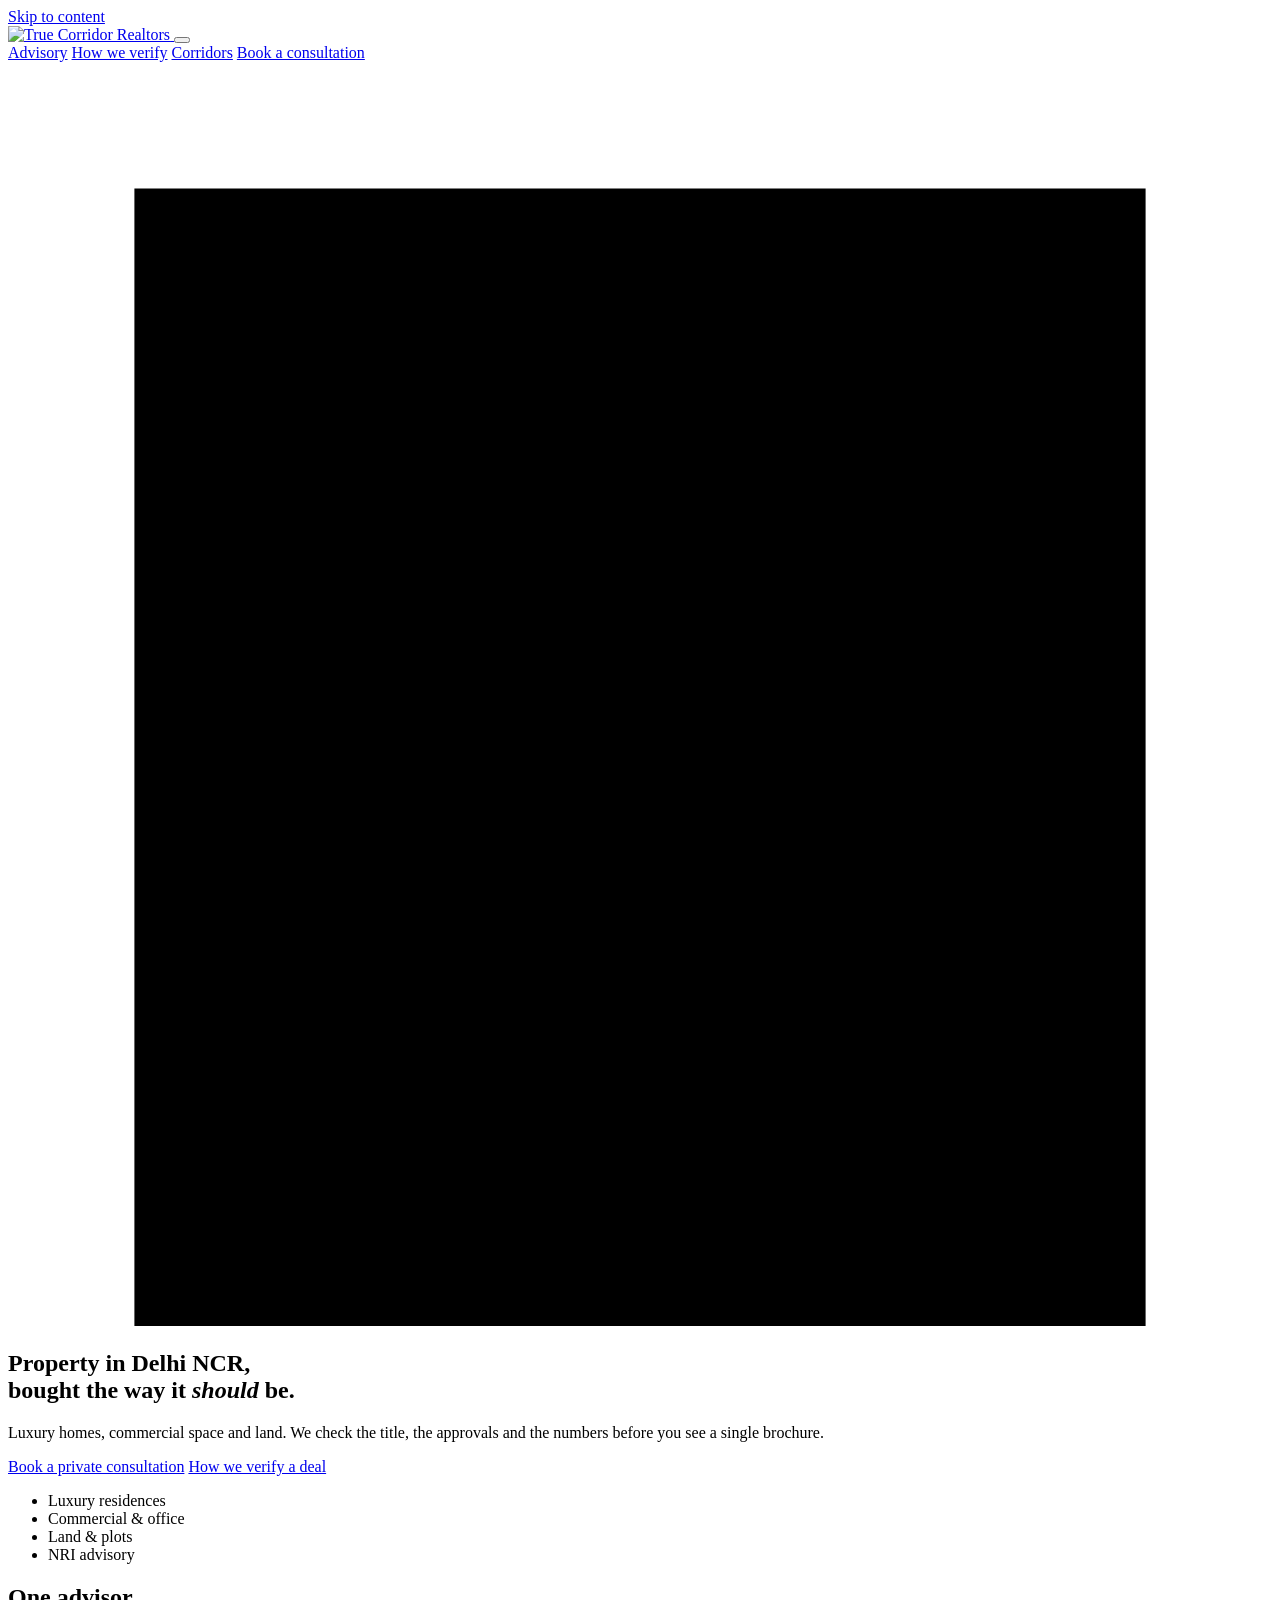
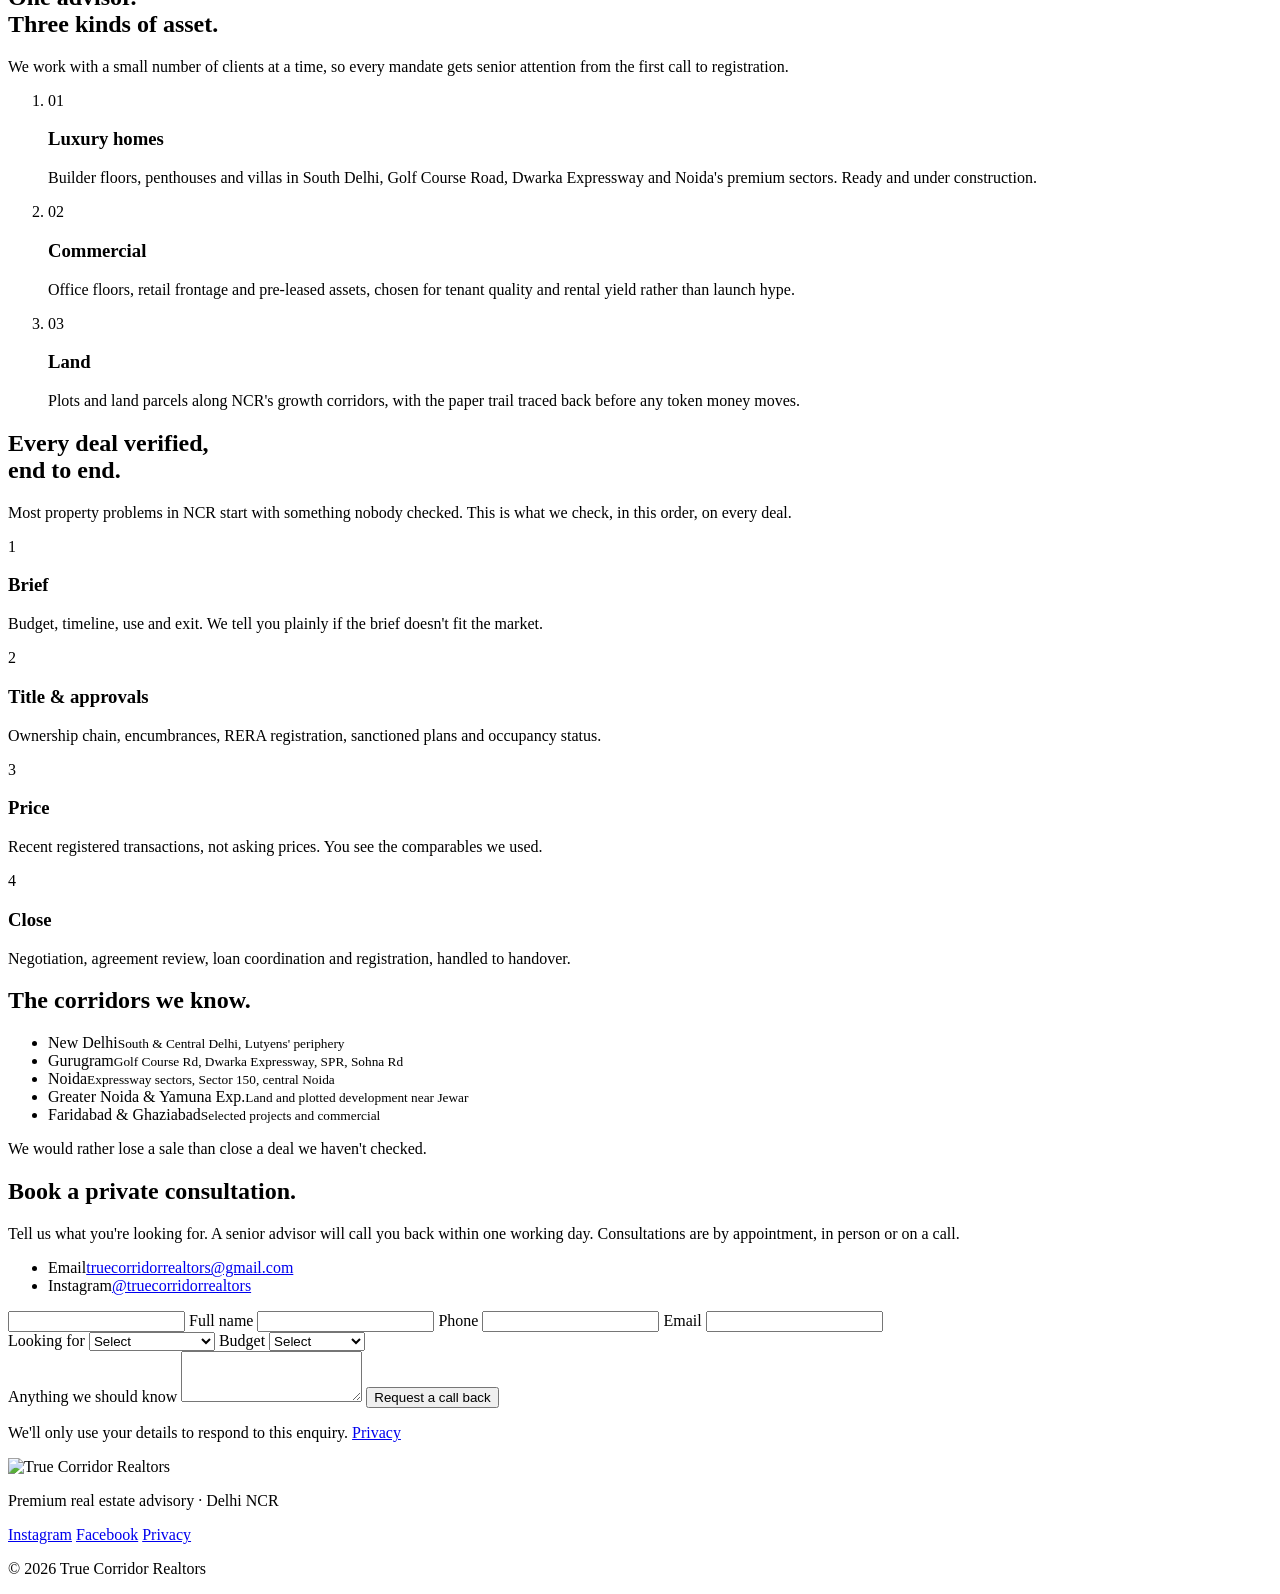
==== index.html @ 369ac0dc "Add files via upload" ====
<!doctype html>
<html lang="en-IN">
<head>
  <meta charset="utf-8">
  <meta name="viewport" content="width=device-width, initial-scale=1">
  <title>True Corridor Realtors | Premium Real Estate Advisory, Delhi NCR</title>
  <meta name="description" content="Premium real estate advisory in Delhi NCR. Luxury homes, commercial property and land, with every deal verified end to end. Private consultations by appointment.">
  <link rel="canonical" href="https://truecorridorrealtors.com/">
  <meta name="theme-color" content="#1B2A41">

  <meta property="og:type" content="website">
  <meta property="og:site_name" content="True Corridor Realtors">
  <meta property="og:title" content="True Corridor Realtors | Premium Real Estate Advisory, Delhi NCR">
  <meta property="og:description" content="Luxury homes, commercial and land across Delhi NCR. Every deal verified, end to end.">
  <meta property="og:image" content="https://truecorridorrealtors.com/assets/img/link-preview-og-1200x630.png">
  <meta property="og:url" content="https://truecorridorrealtors.com/">
  <meta name="twitter:card" content="summary_large_image">

  <link rel="icon" type="image/png" sizes="32x32" href="assets/img/favicon-32.png">
  <link rel="icon" type="image/svg+xml" href="assets/img/TCR-mark-navy.svg">
  <link rel="apple-touch-icon" href="assets/img/apple-touch-icon-180.png">
  <link rel="manifest" href="site.webmanifest">

  <link rel="preconnect" href="https://fonts.googleapis.com">
  <link rel="preconnect" href="https://fonts.gstatic.com" crossorigin>
  <link href="https://fonts.googleapis.com/css2?family=Marcellus&family=IBM+Plex+Sans:wght@400;500;600&display=swap" rel="stylesheet">
  <link rel="stylesheet" href="assets/css/styles.css">

  <script type="application/ld+json">
  {
    "@context": "https://schema.org",
    "@type": "RealEstateAgent",
    "name": "True Corridor Realtors",
    "url": "https://truecorridorrealtors.com/",
    "logo": "https://truecorridorrealtors.com/assets/img/favicon-512.png",
    "image": "https://truecorridorrealtors.com/assets/img/link-preview-og-1200x630.png",
    "description": "Premium real estate advisory in Delhi NCR: luxury homes, commercial property and land, verified end to end.",
    "email": "truecorridorrealtors@gmail.com",
    "areaServed": ["New Delhi", "Gurugram", "Noida", "Greater Noida", "Faridabad", "Ghaziabad"],
    "sameAs": [
      "https://www.instagram.com/truecorridorrealtors/",
      "https://www.facebook.com/profile.php?id=61597048343919"
    ]
  }
  </script>
</head>
<body>
  <a class="skip" href="#main">Skip to content</a>

  <header class="site-header" id="top">
    <div class="wrap header-row">
      <a class="brand" href="#top" aria-label="True Corridor Realtors, home">
        <img src="assets/img/TCR-logo-horizontal-white.svg" alt="True Corridor Realtors" width="226" height="40">
      </a>
      <button class="nav-toggle" aria-expanded="false" aria-controls="nav" aria-label="Open menu">
        <span></span><span></span>
      </button>
      <nav id="nav" class="nav">
        <a href="#advisory">Advisory</a>
        <a href="#process">How we verify</a>
        <a href="#corridors">Corridors</a>
        <a href="#contact" class="nav-cta">Book a consultation</a>
      </nav>
    </div>
  </header>

  <main id="main">
    <!-- HERO -->
    <section class="hero">
      <svg class="hero-corridor" viewBox="0 0 600 600" aria-hidden="true">
        <path d="M60 600V60H540V600" />
        <path d="M130 600V130H470V600" />
        <path d="M200 600V200H400V600" />
        <path d="M262 600V262H338V600" />
      </svg>
      <div class="wrap hero-inner">
        <h1 class="reveal">Property in Delhi NCR,<br>bought the way it <em>should</em> be.</h1>
        <p class="lede reveal">Luxury homes, commercial space and land. We check the title, the approvals and the numbers before you see a single brochure.</p>
        <div class="hero-actions reveal">
          <a class="btn btn-brass" href="#contact">Book a private consultation</a>
          <a class="btn btn-line" href="#process">How we verify a deal</a>
        </div>
      </div>
      <ul class="hero-strip wrap" aria-label="What we cover">
        <li>Luxury residences</li>
        <li>Commercial &amp; office</li>
        <li>Land &amp; plots</li>
        <li>NRI advisory</li>
      </ul>
    </section>

    <!-- ADVISORY -->
    <section class="section" id="advisory">
      <div class="wrap split">
        <div class="split-head">
          <h2 class="reveal">One advisor.<br>Three kinds of asset.</h2>
          <p class="muted reveal">We work with a small number of clients at a time, so every mandate gets senior attention from the first call to registration.</p>
        </div>
        <ol class="rows">
          <li class="row reveal">
            <span class="row-num">01</span>
            <div>
              <h3>Luxury homes</h3>
              <p>Builder floors, penthouses and villas in South Delhi, Golf Course Road, Dwarka Expressway and Noida's premium sectors. Ready and under construction.</p>
            </div>
          </li>
          <li class="row reveal">
            <span class="row-num">02</span>
            <div>
              <h3>Commercial</h3>
              <p>Office floors, retail frontage and pre-leased assets, chosen for tenant quality and rental yield rather than launch hype.</p>
            </div>
          </li>
          <li class="row reveal">
            <span class="row-num">03</span>
            <div>
              <h3>Land</h3>
              <p>Plots and land parcels along NCR's growth corridors, with the paper trail traced back before any token money moves.</p>
            </div>
          </li>
        </ol>
      </div>
    </section>

    <!-- PROCESS -->
    <section class="section section-dark" id="process">
      <div class="wrap">
        <h2 class="reveal">Every deal verified,<br>end to end.</h2>
        <p class="muted reveal narrow">Most property problems in NCR start with something nobody checked. This is what we check, in this order, on every deal.</p>
        <div class="steps">
          <div class="step reveal">
            <span class="step-num">1</span>
            <h3>Brief</h3>
            <p>Budget, timeline, use and exit. We tell you plainly if the brief doesn't fit the market.</p>
          </div>
          <div class="step reveal">
            <span class="step-num">2</span>
            <h3>Title &amp; approvals</h3>
            <p>Ownership chain, encumbrances, RERA registration, sanctioned plans and occupancy status.</p>
          </div>
          <div class="step reveal">
            <span class="step-num">3</span>
            <h3>Price</h3>
            <p>Recent registered transactions, not asking prices. You see the comparables we used.</p>
          </div>
          <div class="step reveal">
            <span class="step-num">4</span>
            <h3>Close</h3>
            <p>Negotiation, agreement review, loan coordination and registration, handled to handover.</p>
          </div>
        </div>
      </div>
    </section>

    <!-- CORRIDORS -->
    <section class="section" id="corridors">
      <div class="wrap">
        <h2 class="reveal">The corridors we know.</h2>
        <ul class="corridors">
          <li class="reveal"><span>New Delhi</span><small>South &amp; Central Delhi, Lutyens' periphery</small></li>
          <li class="reveal"><span>Gurugram</span><small>Golf Course Rd, Dwarka Expressway, SPR, Sohna Rd</small></li>
          <li class="reveal"><span>Noida</span><small>Expressway sectors, Sector 150, central Noida</small></li>
          <li class="reveal"><span>Greater Noida &amp; Yamuna Exp.</span><small>Land and plotted development near Jewar</small></li>
          <li class="reveal"><span>Faridabad &amp; Ghaziabad</span><small>Selected projects and commercial</small></li>
        </ul>
      </div>
    </section>

    <!-- QUOTE / POSITION -->
    <section class="section section-stone">
      <div class="wrap statement reveal">
        <p>We would rather lose a sale than close a deal we haven't checked.</p>
      </div>
    </section>

    <!-- CONTACT -->
    <section class="section section-dark" id="contact">
      <div class="wrap split">
        <div class="split-head">
          <h2 class="reveal">Book a private consultation.</h2>
          <p class="muted reveal">Tell us what you're looking for. A senior advisor will call you back within one working day. Consultations are by appointment, in person or on a call.</p>
          <ul class="contact-lines reveal">
            <li><span>Email</span><a href="mailto:truecorridorrealtors@gmail.com">truecorridorrealtors@gmail.com</a></li>
            <li><span>Instagram</span><a href="https://www.instagram.com/truecorridorrealtors/" rel="noopener" target="_blank">@truecorridorrealtors</a></li>
          </ul>
        </div>

        <form class="enquiry reveal" action="https://formsubmit.co/truecorridorrealtors@gmail.com" method="POST">
          <input type="hidden" name="_subject" value="New enquiry from truecorridorrealtors.com">
          <input type="hidden" name="_template" value="table">
          <input type="hidden" name="_next" value="https://truecorridorrealtors.com/thank-you.html">
          <input type="text" name="_honey" class="hp" tabindex="-1" autocomplete="off" aria-hidden="true">

          <label>Full name
            <input type="text" name="name" required autocomplete="name" maxlength="80">
          </label>
          <label>Phone
            <input type="tel" name="phone" required autocomplete="tel" inputmode="tel" pattern="[0-9+\s\-]{8,16}" maxlength="16">
          </label>
          <label>Email
            <input type="email" name="email" autocomplete="email" maxlength="120">
          </label>
          <div class="two">
            <label>Looking for
              <select name="interest" required>
                <option value="">Select</option>
                <option>Luxury home</option>
                <option>Commercial</option>
                <option>Land / plot</option>
                <option>Selling a property</option>
                <option>NRI advisory</option>
              </select>
            </label>
            <label>Budget
              <select name="budget">
                <option value="">Select</option>
                <option>Under ₹2 Cr</option>
                <option>₹2–5 Cr</option>
                <option>₹5–10 Cr</option>
                <option>₹10 Cr+</option>
              </select>
            </label>
          </div>
          <label>Anything we should know
            <textarea name="message" rows="3" maxlength="1000"></textarea>
          </label>
          <button class="btn btn-brass" type="submit">Request a call back</button>
          <p class="fineprint">We'll only use your details to respond to this enquiry. <a href="privacy.html">Privacy</a></p>
        </form>
      </div>
    </section>
  </main>

  <footer class="site-footer">
    <div class="wrap footer-row">
      <img src="assets/img/TCR-logo-horizontal-white.svg" alt="True Corridor Realtors" width="200" height="35">
      <p>Premium real estate advisory · Delhi NCR</p>
      <nav aria-label="Footer">
        <a href="https://www.instagram.com/truecorridorrealtors/" rel="noopener" target="_blank">Instagram</a>
        <a href="https://www.facebook.com/profile.php?id=61597048343919" rel="noopener" target="_blank">Facebook</a>
        <a href="privacy.html">Privacy</a>
      </nav>
      <p class="copy">© <span id="year">2026</span> True Corridor Realtors</p>
    </div>
  </footer>

  <script src="assets/js/main.js" defer></script>
</body>
</html>
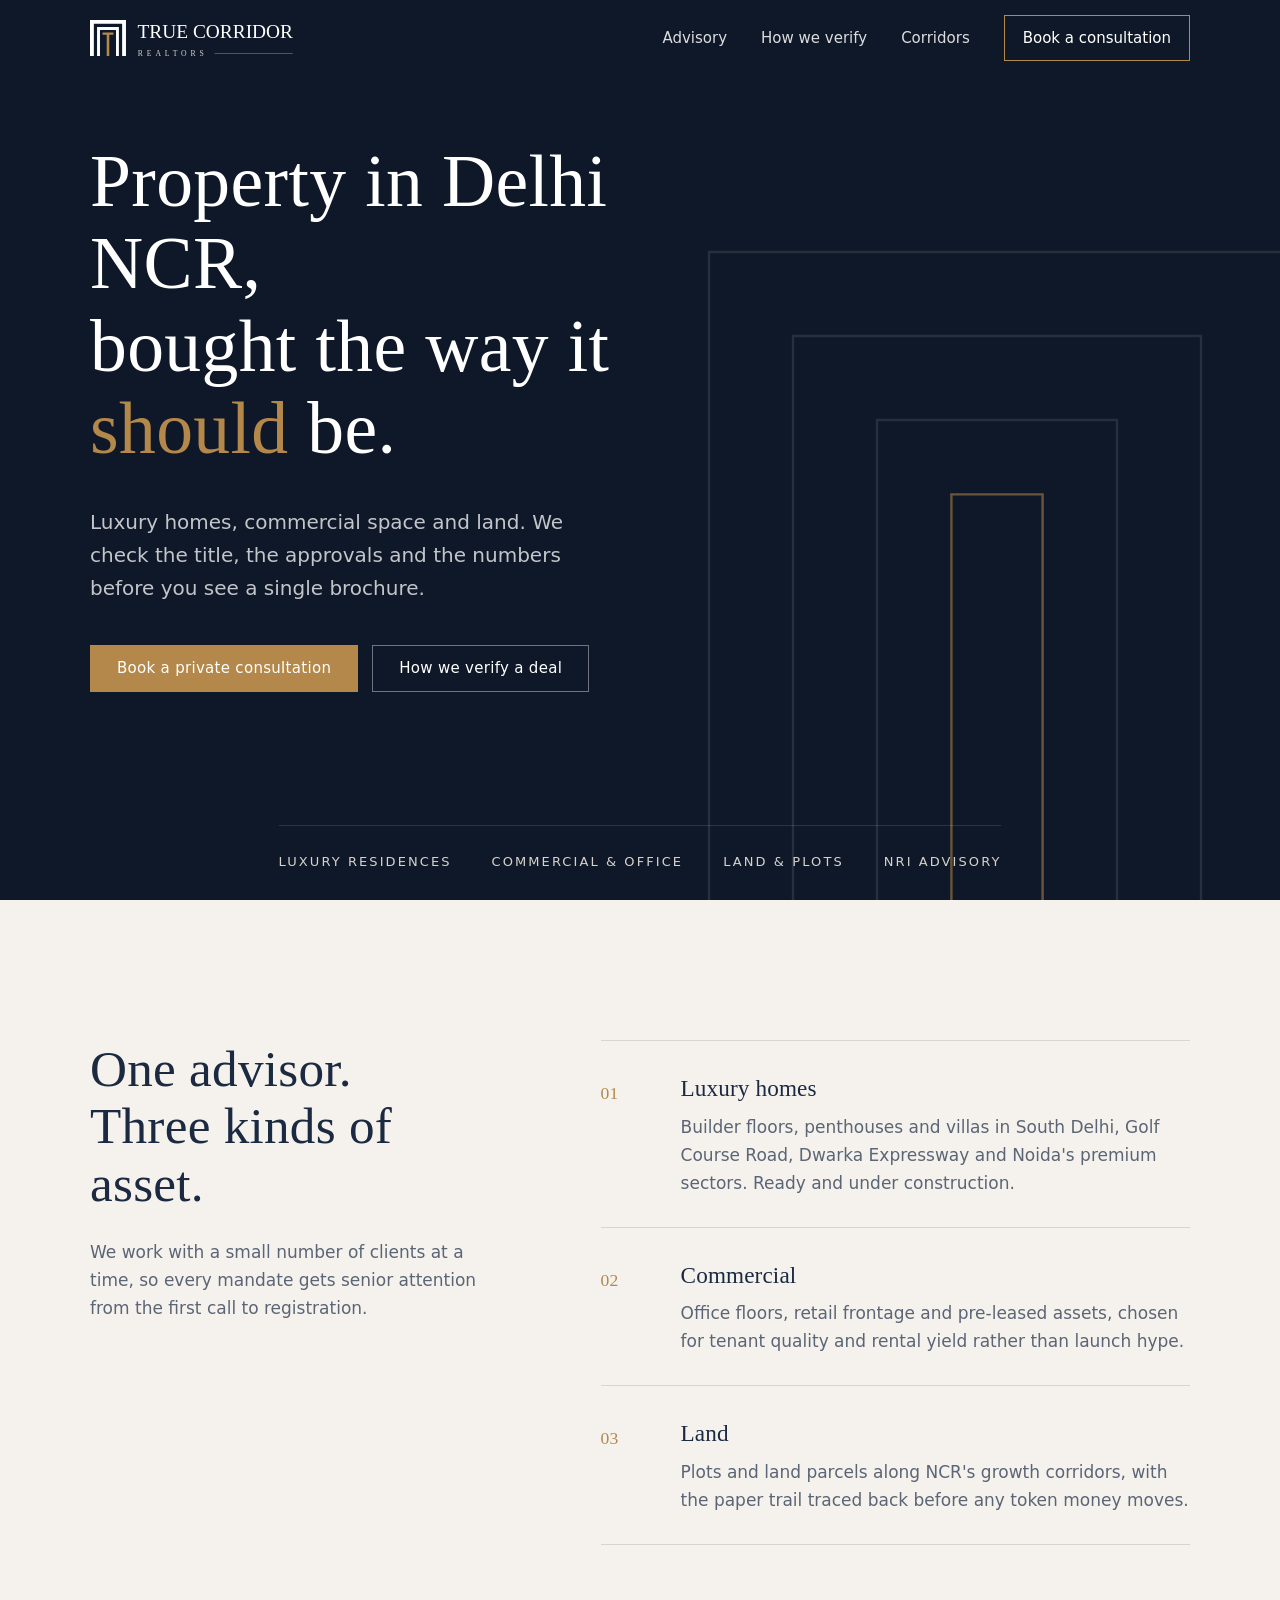
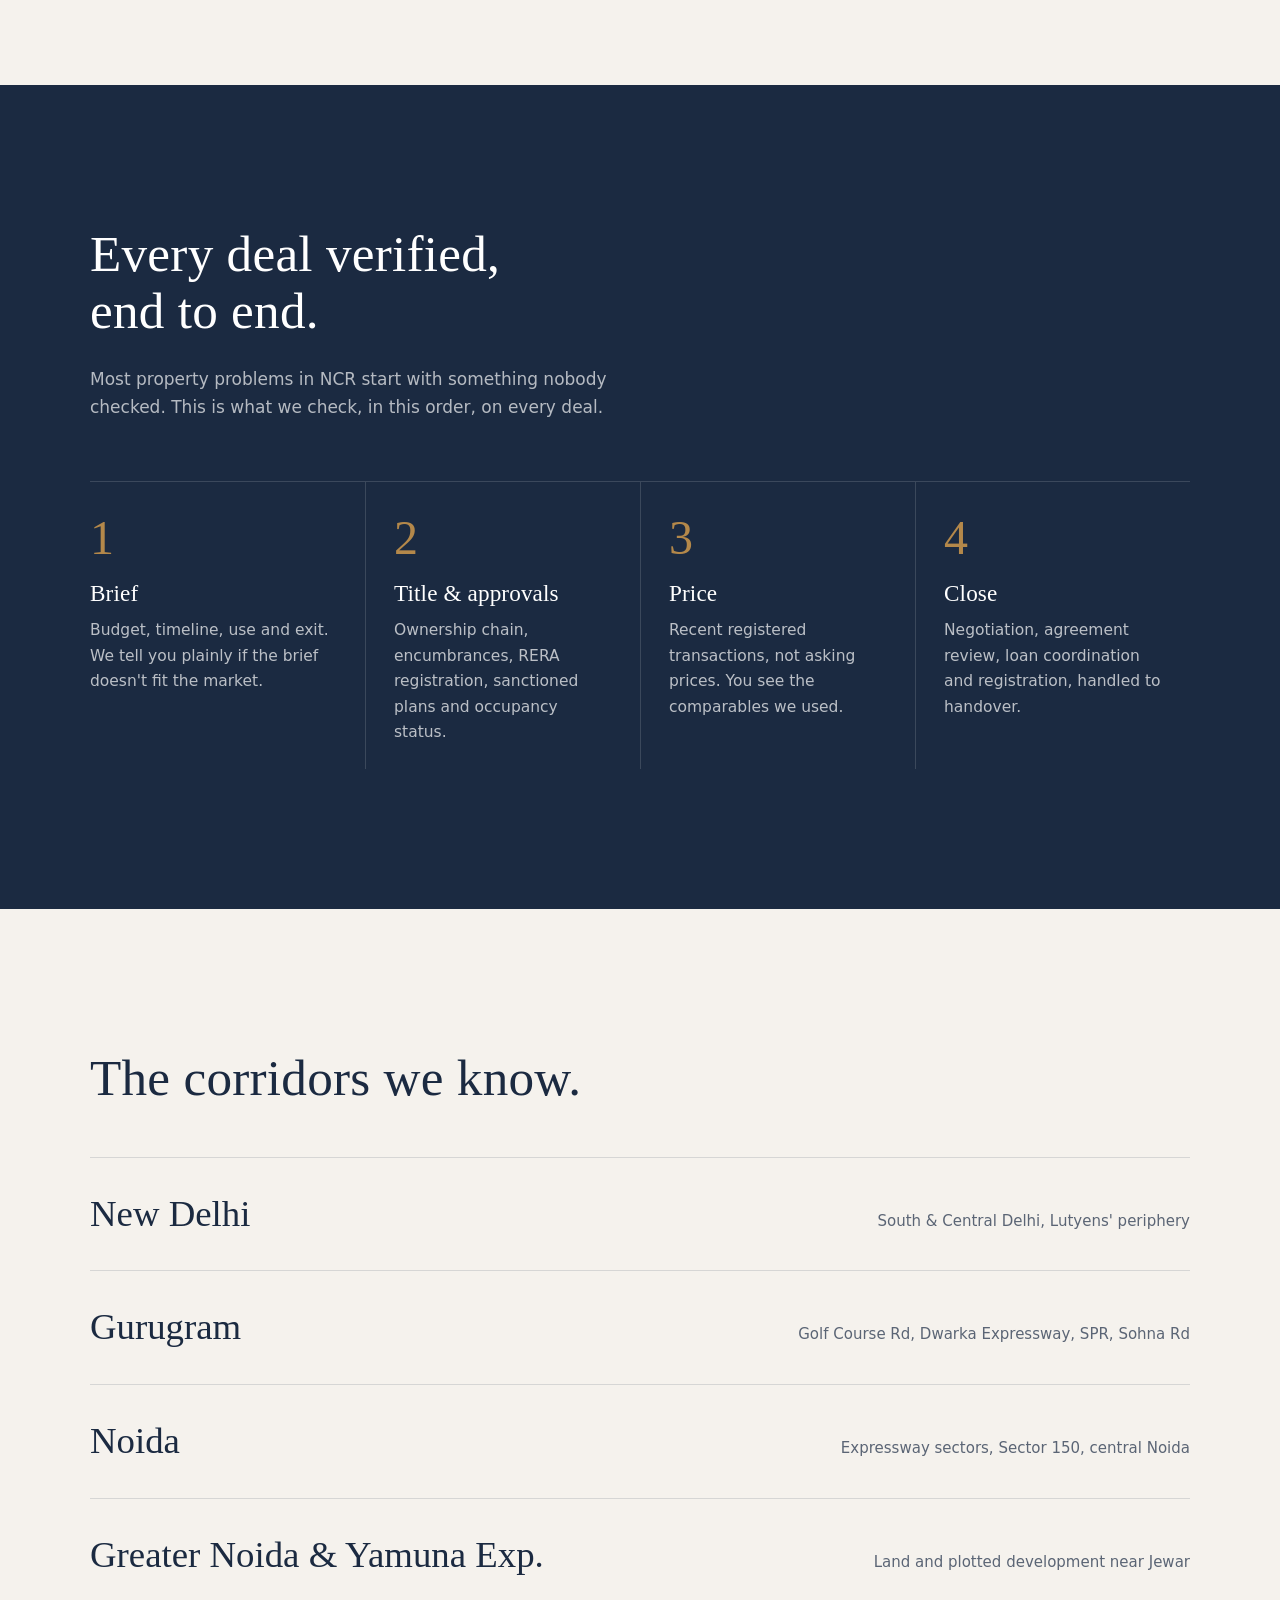
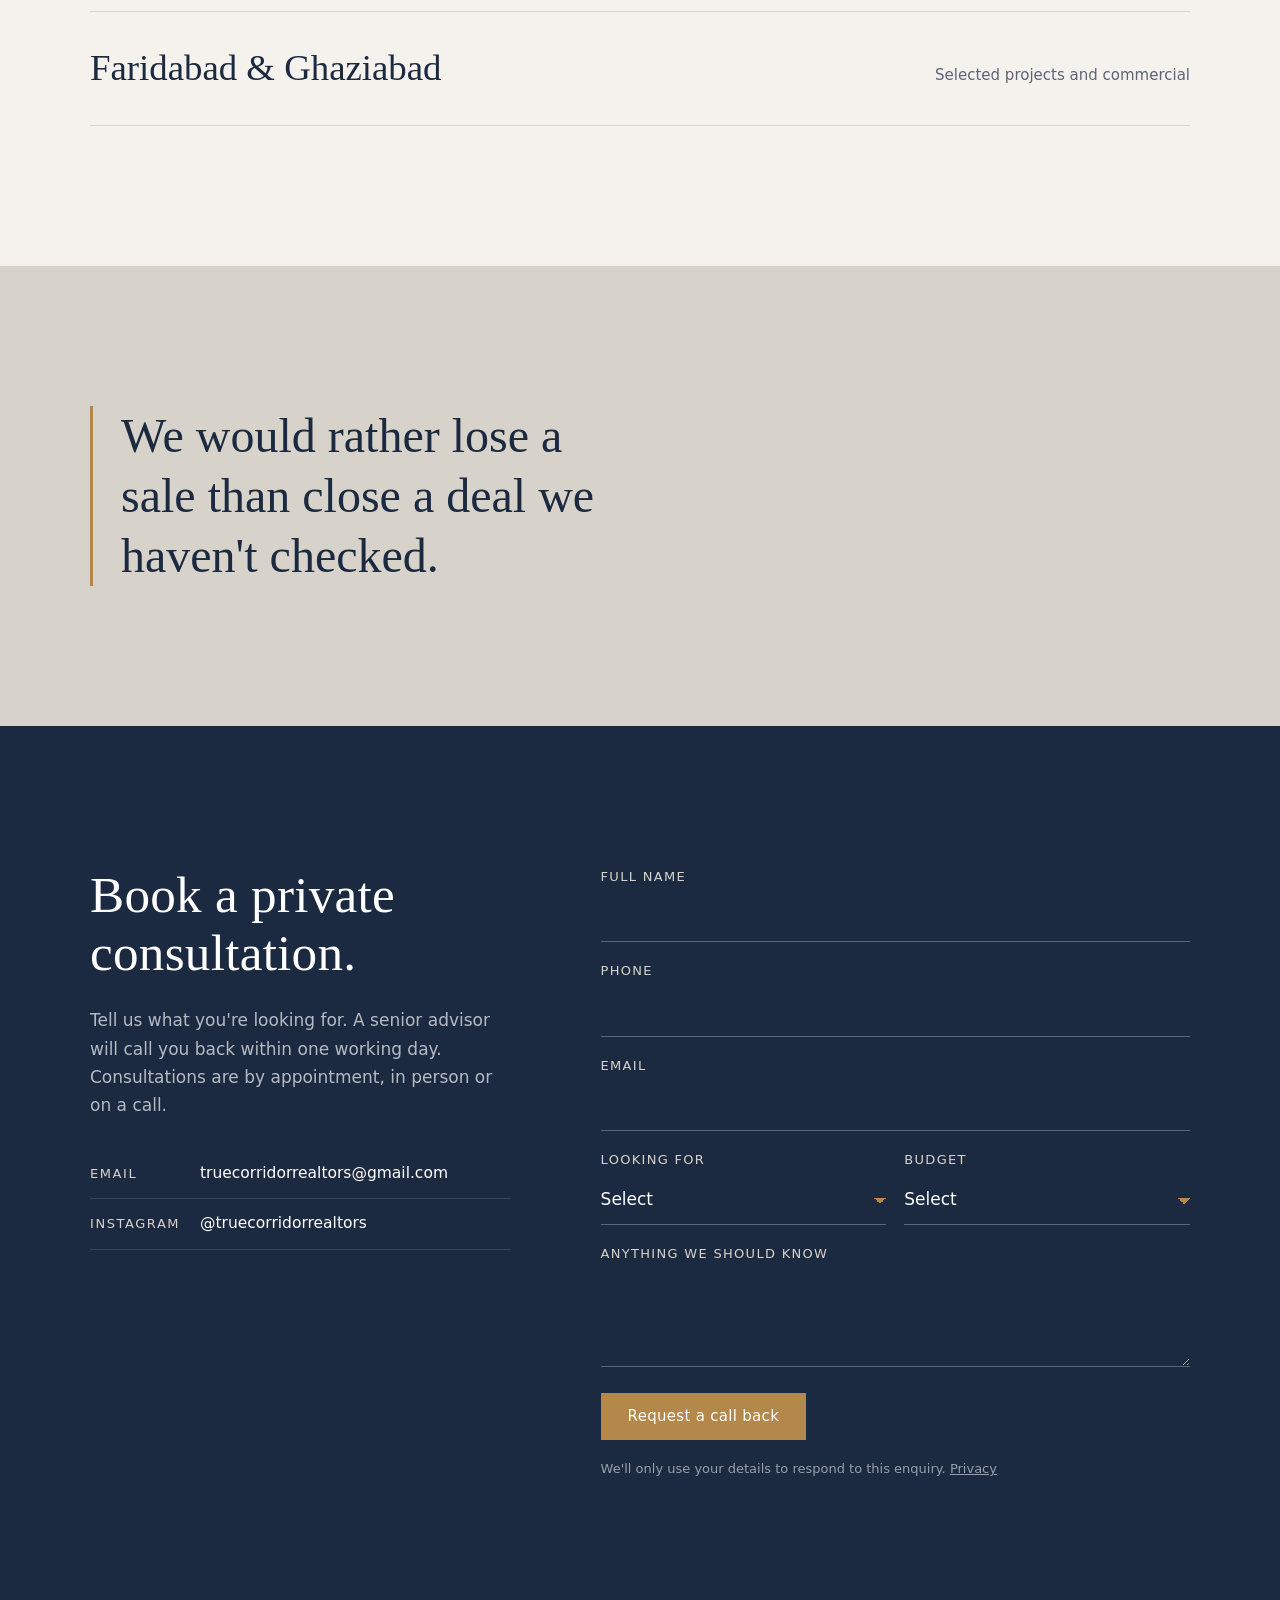
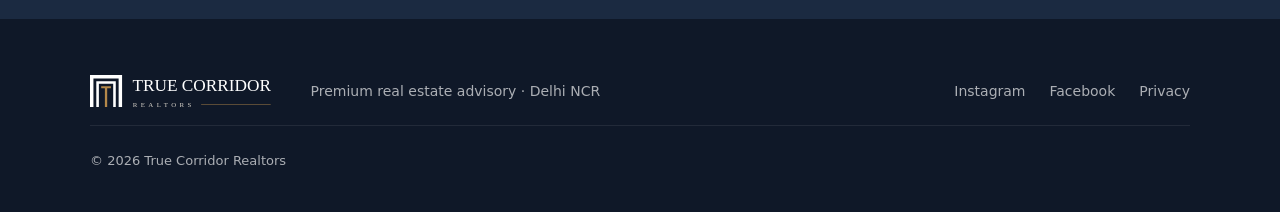
==== commit 81f20f69: "Add files via upload" ====
--- a/index.html
+++ b/index.html
@@ -5,15 +5,15 @@
   <meta name="viewport" content="width=device-width, initial-scale=1">
   <title>True Corridor Realtors | Premium Real Estate Advisory, Delhi NCR</title>
   <meta name="description" content="Premium real estate advisory in Delhi NCR. Luxury homes, commercial property and land, with every deal verified end to end. Private consultations by appointment.">
-  <link rel="canonical" href="https://truecorridorrealtors.com/">
+  <link rel="canonical" href="https://truecorridorrealtors-star.github.io/">
   <meta name="theme-color" content="#1B2A41">
 
   <meta property="og:type" content="website">
   <meta property="og:site_name" content="True Corridor Realtors">
   <meta property="og:title" content="True Corridor Realtors | Premium Real Estate Advisory, Delhi NCR">
   <meta property="og:description" content="Luxury homes, commercial and land across Delhi NCR. Every deal verified, end to end.">
-  <meta property="og:image" content="https://truecorridorrealtors.com/assets/img/link-preview-og-1200x630.png">
-  <meta property="og:url" content="https://truecorridorrealtors.com/">
+  <meta property="og:image" content="https://truecorridorrealtors-star.github.io/assets/img/link-preview-og-1200x630.png">
+  <meta property="og:url" content="https://truecorridorrealtors-star.github.io/">
   <meta name="twitter:card" content="summary_large_image">
 
   <link rel="icon" type="image/png" sizes="32x32" href="assets/img/favicon-32.png">
@@ -31,9 +31,9 @@
     "@context": "https://schema.org",
     "@type": "RealEstateAgent",
     "name": "True Corridor Realtors",
-    "url": "https://truecorridorrealtors.com/",
-    "logo": "https://truecorridorrealtors.com/assets/img/favicon-512.png",
-    "image": "https://truecorridorrealtors.com/assets/img/link-preview-og-1200x630.png",
+    "url": "https://truecorridorrealtors-star.github.io/",
+    "logo": "https://truecorridorrealtors-star.github.io/assets/img/favicon-512.png",
+    "image": "https://truecorridorrealtors-star.github.io/assets/img/link-preview-og-1200x630.png",
     "description": "Premium real estate advisory in Delhi NCR: luxury homes, commercial property and land, verified end to end.",
     "email": "truecorridorrealtors@gmail.com",
     "areaServed": ["New Delhi", "Gurugram", "Noida", "Greater Noida", "Faridabad", "Ghaziabad"],
@@ -188,7 +188,7 @@
         <form class="enquiry reveal" action="https://formsubmit.co/truecorridorrealtors@gmail.com" method="POST">
           <input type="hidden" name="_subject" value="New enquiry from truecorridorrealtors.com">
           <input type="hidden" name="_template" value="table">
-          <input type="hidden" name="_next" value="https://truecorridorrealtors.com/thank-you.html">
+          <input type="hidden" name="_next" value="https://truecorridorrealtors-star.github.io/thank-you.html">
           <input type="text" name="_honey" class="hp" tabindex="-1" autocomplete="off" aria-hidden="true">
 
           <label>Full name
--- a/assets/css/styles.css
+++ b/assets/css/styles.css
@@ -0,0 +1,227 @@
+:root {
+  --navy: #1B2A41;
+  --night: #0F1828;
+  --brass: #B4884A;
+  --brass-dark: #9A7239;
+  --stone: #D8D3CA;
+  --paper: #F5F2ED;
+  --ink: #1B2A41;
+  --muted: #5B6575;
+  --line: rgba(27, 42, 65, .14);
+  --serif: "Marcellus", Georgia, serif;
+  --sans: "IBM Plex Sans", system-ui, -apple-system, "Segoe UI", sans-serif;
+  --wrap: 1180px;
+  --gutter: clamp(16px, 4vw, 40px);
+}
+
+*, *::before, *::after { box-sizing: border-box; }
+html { scroll-behavior: smooth; -webkit-text-size-adjust: 100%; }
+body {
+  margin: 0;
+  background: var(--paper);
+  color: var(--ink);
+  font: 400 17px/1.65 var(--sans);
+  -webkit-font-smoothing: antialiased;
+}
+img { max-width: 100%; display: block; }
+a { color: inherit; }
+h1, h2, h3 { font-family: var(--serif); font-weight: 400; line-height: 1.12; margin: 0 0 .5em; letter-spacing: .005em; }
+h1 { font-size: clamp(2.4rem, 6vw, 4.6rem); }
+h2 { font-size: clamp(2rem, 4.2vw, 3.2rem); }
+h3 { font-size: 1.45rem; }
+p { margin: 0 0 1em; }
+em { font-style: normal; color: var(--brass); }
+
+.wrap { max-width: var(--wrap); margin: 0 auto; padding: 0 var(--gutter); }
+.muted { color: var(--muted); }
+.narrow { max-width: 560px; }
+.skip { position: absolute; left: -999px; top: 8px; background: var(--brass); color: #fff; padding: 8px 14px; z-index: 100; }
+.skip:focus { left: 8px; }
+:focus-visible { outline: 2px solid var(--brass); outline-offset: 3px; }
+
+/* Buttons */
+.btn {
+  display: inline-block; padding: 15px 26px; border: 1px solid transparent;
+  font: 500 15px/1 var(--sans); letter-spacing: .02em; text-decoration: none;
+  cursor: pointer; transition: background .2s, color .2s, border-color .2s;
+}
+.btn-brass { background: var(--brass); color: #fff; }
+.btn-brass:hover { background: var(--brass-dark); }
+.btn-line { border-color: rgba(255,255,255,.4); color: #fff; }
+.btn-line:hover { border-color: var(--brass); color: var(--brass); }
+
+/* Header */
+.site-header {
+  position: fixed; inset: 0 0 auto; z-index: 50;
+  transition: background .3s, box-shadow .3s;
+}
+.site-header.scrolled { background: rgba(15, 24, 40, .96); box-shadow: 0 1px 0 rgba(255,255,255,.06); }
+.header-row { display: flex; align-items: center; justify-content: space-between; height: 76px; }
+.brand img { height: 36px; width: auto; }
+.nav { display: flex; gap: 34px; align-items: center; }
+.nav a { color: #fff; text-decoration: none; font-size: 15px; opacity: .85; }
+.nav a:hover { opacity: 1; color: var(--brass); }
+.nav .nav-cta { opacity: 1; border: 1px solid var(--brass); padding: 10px 18px; color: #fff; }
+.nav .nav-cta:hover { background: var(--brass); color: #fff; }
+.nav-toggle { display: none; background: none; border: 0; padding: 10px; cursor: pointer; }
+.nav-toggle span { display: block; width: 24px; height: 1.5px; background: #fff; margin: 6px 0; transition: transform .25s; }
+
+/* Hero */
+.hero {
+  position: relative; overflow: hidden;
+  background: var(--night); color: #fff;
+  min-height: 100vh; min-height: 100svh;
+  display: flex; flex-direction: column; justify-content: center;
+  padding: 140px 0 0;
+}
+.hero-corridor {
+  position: absolute; right: -6%; bottom: 0; width: min(62vw, 720px); height: auto;
+  fill: none; stroke: rgba(216, 211, 202, .12); stroke-width: 2;
+}
+.hero-corridor path:last-child { stroke: rgba(180, 136, 74, .55); }
+.hero-inner { position: relative; width: 100%; }
+.hero h1 { max-width: 18ch; }
+.lede { font-size: clamp(1.05rem, 1.6vw, 1.25rem); max-width: 520px; color: rgba(255,255,255,.75); margin: 1.2em 0 2em; }
+.hero-actions { display: flex; flex-wrap: wrap; gap: 14px; }
+.hero-strip {
+  position: relative; list-style: none; margin-top: auto; padding-top: 70px; padding-bottom: 28px;
+  display: flex; flex-wrap: wrap; gap: 10px 40px;
+  font-size: 13px; letter-spacing: .16em; text-transform: uppercase; color: var(--stone);
+}
+.hero-strip::before { content: ""; position: absolute; left: var(--gutter); right: var(--gutter); top: 44px; height: 1px; background: rgba(255,255,255,.12); }
+
+/* Sections */
+.section { padding: clamp(80px, 11vw, 140px) 0; }
+.section-dark { background: var(--navy); color: #fff; }
+.section-dark .muted { color: rgba(255,255,255,.68); }
+.section-stone { background: var(--stone); }
+
+.split { display: grid; grid-template-columns: 5fr 7fr; gap: clamp(40px, 7vw, 100px); align-items: start; }
+.split-head { position: sticky; top: 110px; }
+
+/* Advisory rows (editorial, no cards) */
+.rows { list-style: none; margin: 0; padding: 0; border-top: 1px solid var(--line); }
+.row {
+  display: grid; grid-template-columns: 64px 1fr; gap: 16px;
+  padding: 34px 0 30px; border-bottom: 1px solid var(--line);
+  position: relative; transition: padding-left .3s;
+}
+.row::before { content: ""; position: absolute; left: 0; top: -1px; height: 1px; width: 0; background: var(--brass); transition: width .4s; }
+.row:hover::before { width: 100%; }
+.row-num { font-family: var(--serif); color: var(--brass); font-size: 1.1rem; padding-top: 4px; }
+.row p { color: var(--muted); margin: 0; max-width: 54ch; }
+
+/* Process steps */
+.steps { display: grid; grid-template-columns: repeat(4, 1fr); margin-top: 60px; border-top: 1px solid rgba(255,255,255,.14); }
+.step { padding: 32px 28px 8px 0; position: relative; }
+.step + .step { padding-left: 28px; border-left: 1px solid rgba(255,255,255,.14); }
+.step-num { font-family: var(--serif); font-size: 3rem; color: var(--brass); line-height: 1; display: block; margin-bottom: 18px; }
+.step p { color: rgba(255,255,255,.7); font-size: 15.5px; }
+
+/* Corridors */
+.corridors { list-style: none; margin: 50px 0 0; padding: 0; }
+.corridors li {
+  display: flex; justify-content: space-between; align-items: baseline; gap: 24px; flex-wrap: wrap;
+  padding: 26px 0; border-bottom: 1px solid var(--line);
+}
+.corridors li:first-child { border-top: 1px solid var(--line); }
+.corridors span { font-family: var(--serif); font-size: clamp(1.5rem, 3vw, 2.3rem); transition: color .25s; }
+.corridors li:hover span { color: var(--brass); }
+.corridors small { color: var(--muted); font-size: 15px; text-align: right; }
+
+/* Statement */
+.statement p {
+  font-family: var(--serif); font-size: clamp(1.8rem, 4vw, 3rem); line-height: 1.25;
+  max-width: 22ch; margin: 0; padding-left: 28px; border-left: 3px solid var(--brass);
+}
+
+/* Contact */
+.contact-lines { list-style: none; padding: 0; margin: 30px 0 0; }
+.contact-lines li { display: flex; gap: 20px; padding: 12px 0; border-bottom: 1px solid rgba(255,255,255,.12); font-size: 15.5px; }
+.contact-lines span { width: 90px; color: var(--stone); font-size: 13px; letter-spacing: .12em; text-transform: uppercase; padding-top: 2px; }
+.contact-lines a { text-decoration: none; word-break: break-all; }
+.contact-lines a:hover { color: var(--brass); }
+
+.enquiry { display: grid; gap: 18px; }
+.enquiry label { display: grid; gap: 8px; font-size: 13px; letter-spacing: .1em; text-transform: uppercase; color: var(--stone); }
+.enquiry input, .enquiry select, .enquiry textarea {
+  width: 100%; background: transparent; color: #fff;
+  border: 0; border-bottom: 1px solid rgba(255,255,255,.28); border-radius: 0;
+  padding: 10px 0 12px; font: 400 17px/1.4 var(--sans); letter-spacing: 0; text-transform: none;
+  -webkit-appearance: none; appearance: none;
+}
+.enquiry select { background-image: linear-gradient(45deg, transparent 50%, var(--brass) 50%), linear-gradient(135deg, var(--brass) 50%, transparent 50%); background-position: right 6px center, right 0 center; background-size: 6px 6px; background-repeat: no-repeat; }
+.enquiry select option { color: var(--ink); }
+.enquiry input:focus, .enquiry select:focus, .enquiry textarea:focus { outline: none; border-bottom-color: var(--brass); }
+.enquiry textarea { resize: vertical; }
+.enquiry .two { display: grid; grid-template-columns: 1fr 1fr; gap: 18px; }
+.enquiry .btn { justify-self: start; margin-top: 8px; }
+.hp { position: absolute; left: -9999px; }
+.fineprint { font-size: 13px; color: rgba(255,255,255,.55); margin: 0; }
+
+/* Footer */
+.site-footer { background: var(--night); color: rgba(255,255,255,.65); padding: 56px 0 40px; font-size: 14px; }
+.footer-row { display: grid; grid-template-columns: auto 1fr auto; gap: 18px 40px; align-items: center; }
+.footer-row img { height: 32px; width: auto; }
+.footer-row p { margin: 0; }
+.footer-row nav { display: flex; gap: 24px; }
+.footer-row nav a { text-decoration: none; }
+.footer-row nav a:hover { color: var(--brass); }
+.footer-row .copy { grid-column: 1 / -1; padding-top: 24px; border-top: 1px solid rgba(255,255,255,.08); font-size: 13px; }
+
+/* Simple pages */
+.page { padding: 150px 0 100px; min-height: 70vh; }
+.page h1 { font-size: clamp(2.2rem, 5vw, 3.4rem); }
+.page .prose { max-width: 680px; }
+.page .prose h2 { font-size: 1.5rem; margin-top: 1.8em; }
+.page-head { background: var(--night); }
+.page-head .site-header { background: var(--night); }
+
+/* Reveal (fails safe: only hides when JS has added .js) */
+.js .reveal { opacity: 0; transform: translateY(18px); transition: opacity .8s ease, transform .8s ease; }
+.js .reveal.in { opacity: 1; transform: none; }
+@media (prefers-reduced-motion: reduce) {
+  html { scroll-behavior: auto; }
+  .js .reveal { opacity: 1; transform: none; transition: none; }
+}
+
+/* Responsive */
+@media (max-width: 900px) {
+  .split { grid-template-columns: 1fr; }
+  .split-head { position: static; }
+  .steps { grid-template-columns: 1fr 1fr; }
+  .step:nth-child(3) { padding-left: 0; border-left: 0; }
+  .step:nth-child(n+3) { border-top: 1px solid rgba(255,255,255,.14); }
+  .footer-row { grid-template-columns: 1fr; }
+}
+@media (max-width: 760px) {
+  body { font-size: 16px; }
+  .header-row { height: 64px; }
+  .brand img { height: 30px; }
+  .nav-toggle { display: block; }
+  .nav {
+    position: fixed; inset: 64px 0 auto; flex-direction: column; align-items: flex-start; gap: 0;
+    background: var(--night); padding: 8px var(--gutter) 24px;
+    transform: translateY(-120%); visibility: hidden; transition: transform .3s, visibility .3s;
+  }
+  .nav a { width: 100%; padding: 16px 0; border-bottom: 1px solid rgba(255,255,255,.08); font-size: 17px; }
+  .nav .nav-cta { margin-top: 18px; text-align: center; border-bottom: 1px solid var(--brass); }
+  .nav.open { transform: none; visibility: visible; }
+  .nav.nav-static { position: static; transform: none; visibility: visible; background: none; padding: 0; }
+  .nav.nav-static .nav-cta { margin: 0; width: auto; padding: 9px 14px; font-size: 14px; }
+  .site-header.menu-open { background: var(--night); }
+  .nav-toggle[aria-expanded="true"] span:first-child { transform: translateY(3.75px) rotate(45deg); }
+  .nav-toggle[aria-expanded="true"] span:last-child { transform: translateY(-3.75px) rotate(-45deg); }
+  .hero { padding-top: 110px; }
+  .hero-corridor { width: 110vw; right: -40%; opacity: .7; }
+  .hero-actions .btn { width: 100%; text-align: center; }
+  .hero-strip { gap: 8px 22px; font-size: 11.5px; }
+  .row { grid-template-columns: 44px 1fr; }
+  .steps { grid-template-columns: 1fr; }
+  .step, .step + .step { padding: 28px 0 8px; border-left: 0; }
+  .step + .step { border-top: 1px solid rgba(255,255,255,.14); }
+  .corridors small { text-align: left; }
+  .enquiry .two { grid-template-columns: 1fr; }
+  .enquiry .btn { width: 100%; text-align: center; }
+  .statement p { padding-left: 18px; }
+}
